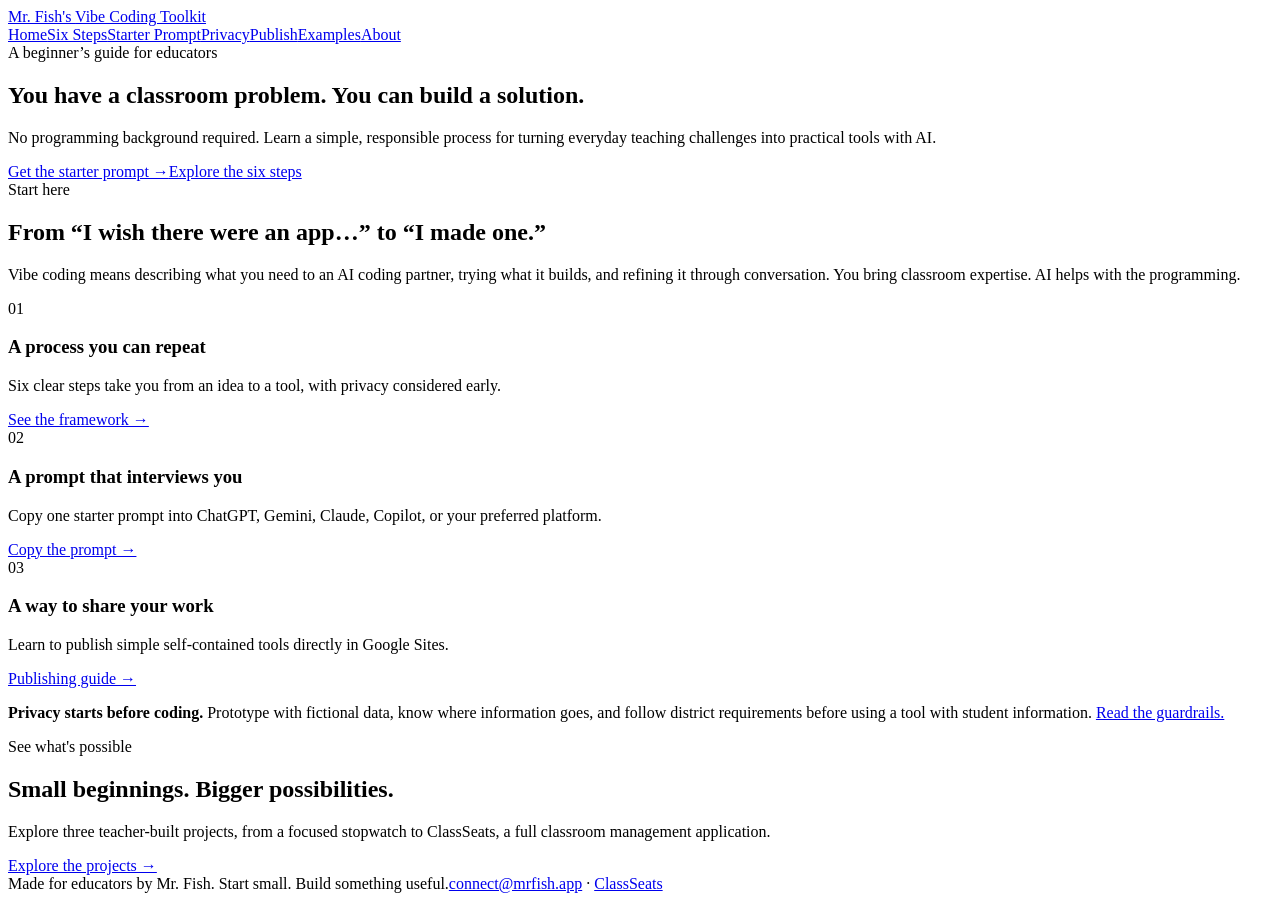
==== index.html @ afba71ca "Add index.html for conference toolkit" ====
<!doctype html><html lang="en"><head><meta charset="utf-8"><meta name="viewport" content="width=device-width, initial-scale=1"><meta name="theme-color" content="#6741b8"><meta name="description" content="A beginner-friendly vibe coding toolkit for educators: privacy, prompts, building and publishing custom classroom tools."><title>Welcome | Mr. Fish's Vibe Coding Toolkit</title><link rel="stylesheet" href="assets/style.css"><script src="assets/site.js" defer></script></head><body><header><div class="nav"><a class="brand" href="index.html">Mr. Fish's <span>Vibe Coding Toolkit</span></a><nav aria-label="Main navigation"><a href="index.html" aria-current="page">Home</a><a href="framework.html">Six Steps</a><a href="prompt.html">Starter Prompt</a><a href="privacy.html">Privacy</a><a href="publish.html">Publish</a><a href="examples.html">Examples</a><a href="about.html">About</a></nav></div></header><main><section class="hero"><div class="eyebrow">A beginner’s guide for educators</div><h1>You have a classroom problem. You can build a solution.</h1><p>No programming background required. Learn a simple, responsible process for turning everyday teaching challenges into practical tools with AI.</p><div class="actions"><a class="btn light" href="prompt.html">Get the starter prompt →</a><a class="btn outline" href="framework.html">Explore the six steps</a></div></section><section class="section"><span class="eyebrow">Start here</span><h2>From “I wish there were an app…” to “I made one.”</h2><p class="intro">Vibe coding means describing what you need to an AI coding partner, trying what it builds, and refining it through conversation. You bring classroom expertise. AI helps with the programming.</p><div class="grid"><article class="card"><span class="step-num">01</span><h3>A process you can repeat</h3><p>Six clear steps take you from an idea to a tool, with privacy considered early.</p><a class="more" href="framework.html">See the framework →</a></article><article class="card"><span class="step-num">02</span><h3>A prompt that interviews you</h3><p>Copy one starter prompt into ChatGPT, Gemini, Claude, Copilot, or your preferred platform.</p><a class="more" href="prompt.html">Copy the prompt →</a></article><article class="card"><span class="step-num">03</span><h3>A way to share your work</h3><p>Learn to publish simple self-contained tools directly in Google Sites.</p><a class="more" href="publish.html">Publishing guide →</a></article></div></section><section class="section"><div class="callout"><p><strong>Privacy starts before coding.</strong> Prototype with fictional data, know where information goes, and follow district requirements before using a tool with student information. <a href="privacy.html">Read the guardrails.</a></p></div></section><section class="section"><span class="eyebrow">See what's possible</span><h2>Small beginnings. Bigger possibilities.</h2><p class="intro">Explore three teacher-built projects, from a focused stopwatch to ClassSeats, a full classroom management application.</p><a class="btn secondary" href="examples.html">Explore the projects →</a></section></main><footer class="footer"><div class="footer-inner"><span>Made for educators by Mr. Fish. Start small. Build something useful.</span><span><a href="mailto:connect@mrfish.app">connect@mrfish.app</a> · <a href="https://classseats.com">ClassSeats</a></span></div></footer></body></html>
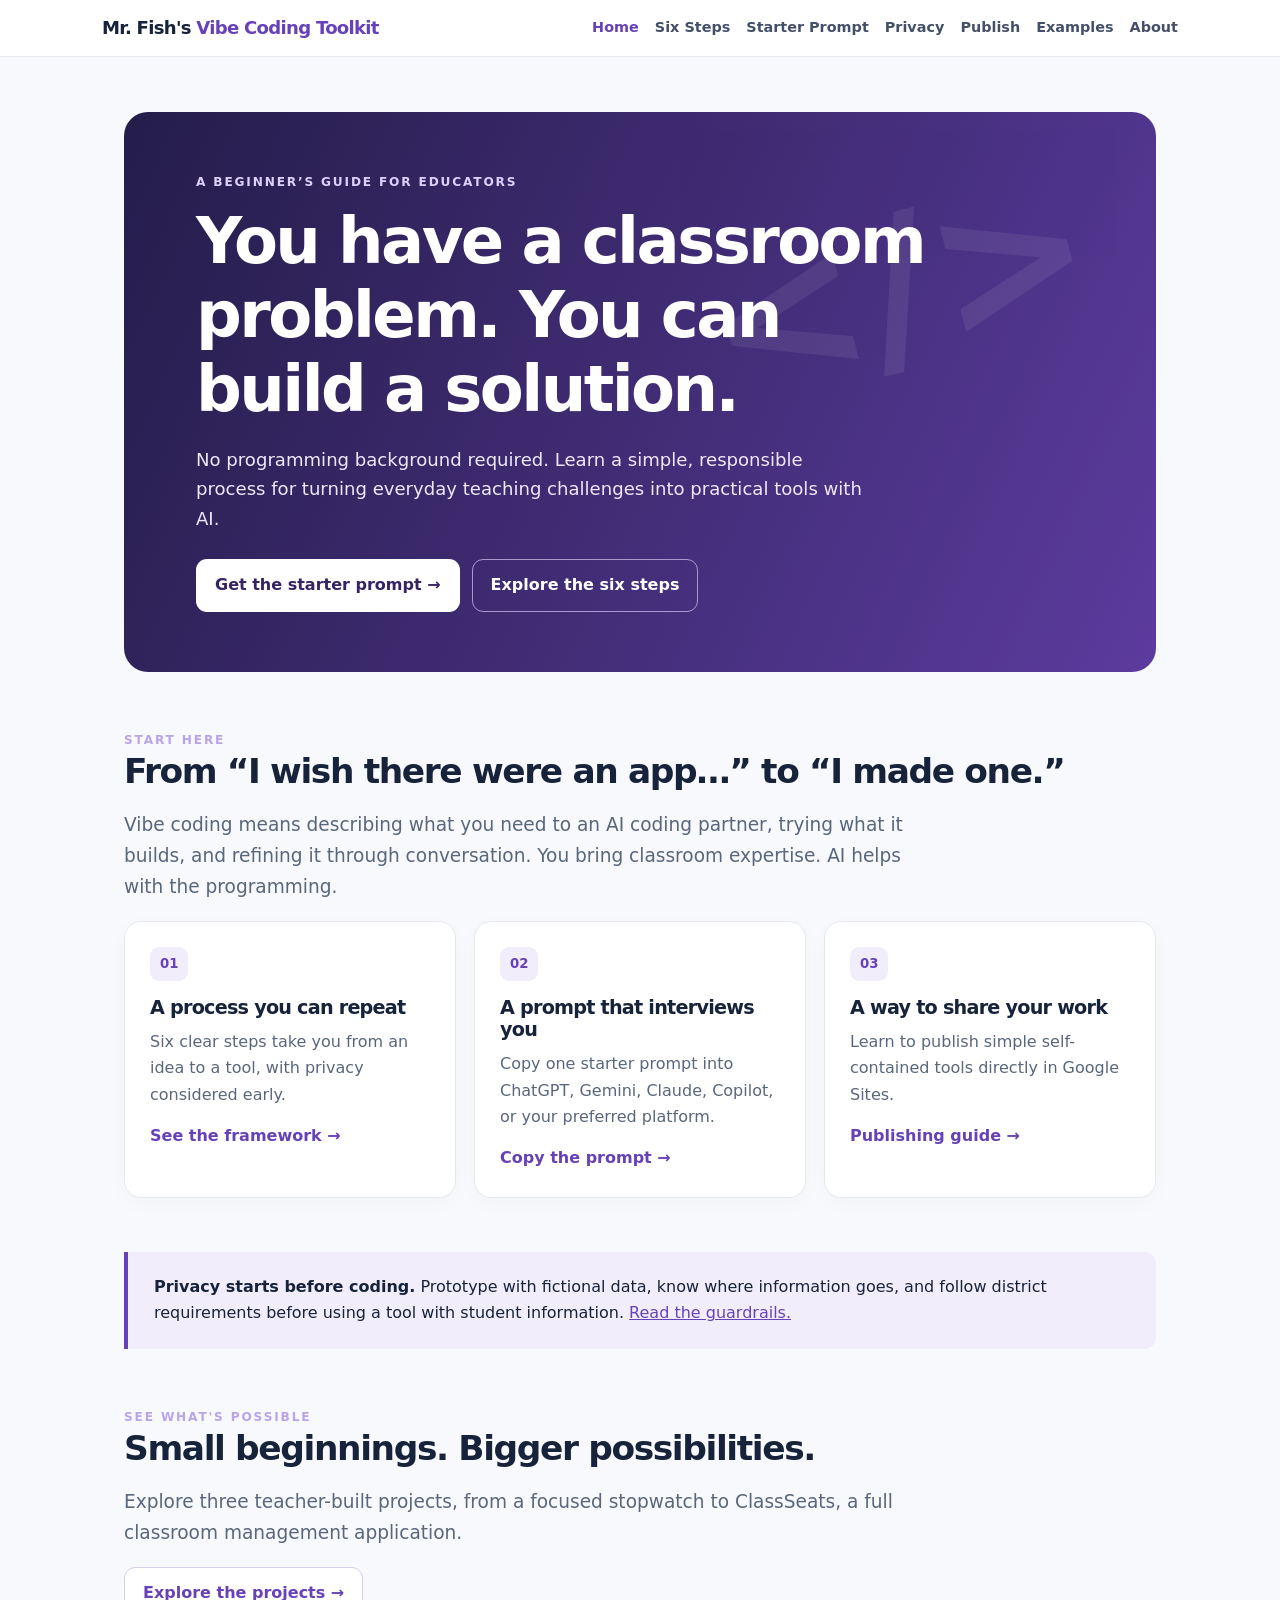
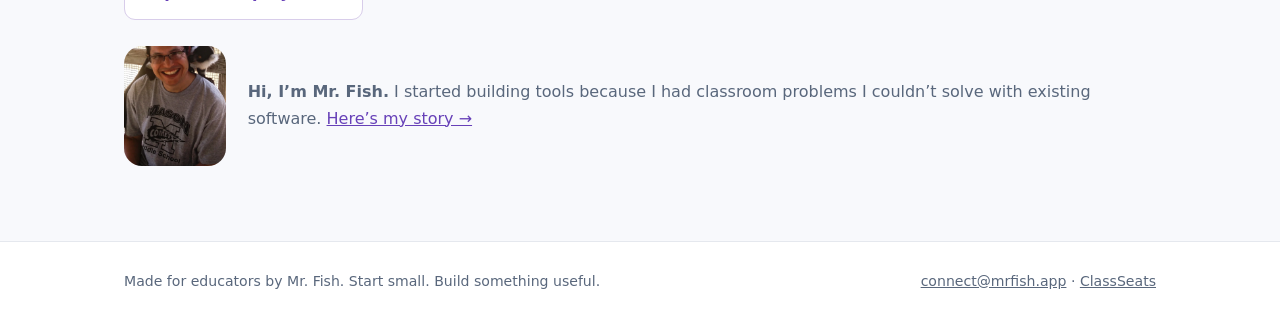
==== commit 5b03c9c0: "Add Mr. Fish photo, project screenshots, and illustrated Google Sites tutorial" ====
--- a/index.html
+++ b/index.html
@@ -1 +1 @@
-<!doctype html><html lang="en"><head><meta charset="utf-8"><meta name="viewport" content="width=device-width, initial-scale=1"><meta name="theme-color" content="#6741b8"><meta name="description" content="A beginner-friendly vibe coding toolkit for educators: privacy, prompts, building and publishing custom classroom tools."><title>Welcome | Mr. Fish's Vibe Coding Toolkit</title><link rel="stylesheet" href="assets/style.css"><script src="assets/site.js" defer></script></head><body><header><div class="nav"><a class="brand" href="index.html">Mr. Fish's <span>Vibe Coding Toolkit</span></a><nav aria-label="Main navigation"><a href="index.html" aria-current="page">Home</a><a href="framework.html">Six Steps</a><a href="prompt.html">Starter Prompt</a><a href="privacy.html">Privacy</a><a href="publish.html">Publish</a><a href="examples.html">Examples</a><a href="about.html">About</a></nav></div></header><main><section class="hero"><div class="eyebrow">A beginner’s guide for educators</div><h1>You have a classroom problem. You can build a solution.</h1><p>No programming background required. Learn a simple, responsible process for turning everyday teaching challenges into practical tools with AI.</p><div class="actions"><a class="btn light" href="prompt.html">Get the starter prompt →</a><a class="btn outline" href="framework.html">Explore the six steps</a></div></section><section class="section"><span class="eyebrow">Start here</span><h2>From “I wish there were an app…” to “I made one.”</h2><p class="intro">Vibe coding means describing what you need to an AI coding partner, trying what it builds, and refining it through conversation. You bring classroom expertise. AI helps with the programming.</p><div class="grid"><article class="card"><span class="step-num">01</span><h3>A process you can repeat</h3><p>Six clear steps take you from an idea to a tool, with privacy considered early.</p><a class="more" href="framework.html">See the framework →</a></article><article class="card"><span class="step-num">02</span><h3>A prompt that interviews you</h3><p>Copy one starter prompt into ChatGPT, Gemini, Claude, Copilot, or your preferred platform.</p><a class="more" href="prompt.html">Copy the prompt →</a></article><article class="card"><span class="step-num">03</span><h3>A way to share your work</h3><p>Learn to publish simple self-contained tools directly in Google Sites.</p><a class="more" href="publish.html">Publishing guide →</a></article></div></section><section class="section"><div class="callout"><p><strong>Privacy starts before coding.</strong> Prototype with fictional data, know where information goes, and follow district requirements before using a tool with student information. <a href="privacy.html">Read the guardrails.</a></p></div></section><section class="section"><span class="eyebrow">See what's possible</span><h2>Small beginnings. Bigger possibilities.</h2><p class="intro">Explore three teacher-built projects, from a focused stopwatch to ClassSeats, a full classroom management application.</p><a class="btn secondary" href="examples.html">Explore the projects →</a></section></main><footer class="footer"><div class="footer-inner"><span>Made for educators by Mr. Fish. Start small. Build something useful.</span><span><a href="mailto:connect@mrfish.app">connect@mrfish.app</a> · <a href="https://classseats.com">ClassSeats</a></span></div></footer></body></html>+<!doctype html><html lang="en"><head><meta charset="utf-8"><meta name="viewport" content="width=device-width, initial-scale=1"><meta name="theme-color" content="#6741b8"><meta name="description" content="A beginner-friendly vibe coding toolkit for educators: privacy, prompts, building and publishing custom classroom tools."><title>Welcome | Mr. Fish's Vibe Coding Toolkit</title><link rel="stylesheet" href="assets/style.css"><script src="assets/site.js" defer></script></head><body><header><div class="nav"><a class="brand" href="index.html">Mr. Fish's <span>Vibe Coding Toolkit</span></a><nav aria-label="Main navigation"><a href="index.html" aria-current="page">Home</a><a href="framework.html">Six Steps</a><a href="prompt.html">Starter Prompt</a><a href="privacy.html">Privacy</a><a href="publish.html">Publish</a><a href="examples.html">Examples</a><a href="about.html">About</a></nav></div></header><main><section class="hero"><div class="eyebrow">A beginner’s guide for educators</div><h1>You have a classroom problem. You can build a solution.</h1><p>No programming background required. Learn a simple, responsible process for turning everyday teaching challenges into practical tools with AI.</p><div class="actions"><a class="btn light" href="prompt.html">Get the starter prompt →</a><a class="btn outline" href="framework.html">Explore the six steps</a></div></section><section class="section"><span class="eyebrow">Start here</span><h2>From “I wish there were an app…” to “I made one.”</h2><p class="intro">Vibe coding means describing what you need to an AI coding partner, trying what it builds, and refining it through conversation. You bring classroom expertise. AI helps with the programming.</p><div class="grid"><article class="card"><span class="step-num">01</span><h3>A process you can repeat</h3><p>Six clear steps take you from an idea to a tool, with privacy considered early.</p><a class="more" href="framework.html">See the framework →</a></article><article class="card"><span class="step-num">02</span><h3>A prompt that interviews you</h3><p>Copy one starter prompt into ChatGPT, Gemini, Claude, Copilot, or your preferred platform.</p><a class="more" href="prompt.html">Copy the prompt →</a></article><article class="card"><span class="step-num">03</span><h3>A way to share your work</h3><p>Learn to publish simple self-contained tools directly in Google Sites.</p><a class="more" href="publish.html">Publishing guide →</a></article></div></section><section class="section"><div class="callout"><p><strong>Privacy starts before coding.</strong> Prototype with fictional data, know where information goes, and follow district requirements before using a tool with student information. <a href="privacy.html">Read the guardrails.</a></p></div></section><section class="section"><span class="eyebrow">See what's possible</span><h2>Small beginnings. Bigger possibilities.</h2><p class="intro">Explore three teacher-built projects, from a focused stopwatch to ClassSeats, a full classroom management application.</p><a class="btn secondary" href="examples.html">Explore the projects →</a><div class="home-photo"><img src="assets/images/mr-fish-lemur.webp" alt="Mr. Fish with a lemur" width="120" height="120" loading="lazy"><p><strong>Hi, I’m Mr. Fish.</strong> I started building tools because I had classroom problems I couldn’t solve with existing software. <a href="about.html">Here’s my story →</a></p></div></section></main><footer class="footer"><div class="footer-inner"><span>Made for educators by Mr. Fish. Start small. Build something useful.</span><span><a href="mailto:connect@mrfish.app">connect@mrfish.app</a> · <a href="https://classseats.com">ClassSeats</a></span></div></footer></body></html>
--- a/assets/style.css
+++ b/assets/style.css
@@ -0,0 +1,4 @@
+:root{--ink:#17233b;--muted:#59677c;--purple:#6741b8;--purple-light:#f1edfa;--line:#e5e8ee;--bg:#f8f9fc;--white:#fff;--green:#166e59}*{box-sizing:border-box}html{scroll-behavior:smooth}body{margin:0;background:var(--bg);color:var(--ink);font:16px/1.65 system-ui,-apple-system,BlinkMacSystemFont,"Segoe UI",sans-serif}a{color:var(--purple)}a:hover{text-decoration-thickness:2px}header{background:#fff;border-bottom:1px solid var(--line);position:sticky;top:0;z-index:10}.nav{max-width:1120px;margin:auto;padding:13px 22px;display:flex;align-items:center;justify-content:space-between;gap:18px}.brand{font-weight:800;letter-spacing:-.04em;color:var(--ink);text-decoration:none;font-size:1.13rem}.brand span{color:var(--purple)}nav{display:flex;gap:16px;flex-wrap:wrap}nav a{color:#44506a;text-decoration:none;font-size:.9rem;font-weight:600}nav a[aria-current=page]{color:var(--purple)}main{max-width:1080px;margin:0 auto;padding:55px 24px 75px}.hero{background:linear-gradient(115deg,#241d4a,#5c3b9e);border-radius:24px;color:#fff;padding:60px clamp(26px,6vw,72px);position:relative;overflow:hidden}.hero:after{content:'</>';position:absolute;right:6%;top:3%;font-size:12rem;opacity:.07;font-weight:900;transform:rotate(-14deg)}.eyebrow{text-transform:uppercase;letter-spacing:.15em;font-size:.76rem;font-weight:800;color:#baa4e9}.hero .eyebrow{color:#ded0fc}h1,h2,h3{line-height:1.16;letter-spacing:-.04em}h1{font-size:clamp(2.3rem,5vw,4.35rem);margin:12px 0 16px;max-width:740px}h2{font-size:clamp(1.6rem,3vw,2.15rem);margin:0 0 14px}h3{font-size:1.2rem;margin:0 0 10px}.hero p{color:#eee8fa;font-size:1.13rem;max-width:680px}.actions{display:flex;gap:12px;flex-wrap:wrap;margin-top:25px}.btn{display:inline-flex;align-items:center;justify-content:center;gap:8px;border:1px solid transparent;border-radius:11px;background:var(--purple);color:#fff;text-decoration:none;font-weight:700;padding:12px 18px;cursor:pointer;font:inherit;font-weight:700}.btn:hover{background:#512e9c}.btn.light{background:#fff;color:#352363}.btn.outline{background:transparent;border-color:#a89acd;color:#fff}.btn.secondary{background:#fff;color:var(--purple);border-color:#d8cdea}.section{margin-top:54px}.intro{font-size:1.16rem;color:var(--muted);max-width:780px}.grid{display:grid;grid-template-columns:repeat(3,minmax(0,1fr));gap:18px}.grid.two{grid-template-columns:repeat(2,minmax(0,1fr))}.card{background:#fff;border:1px solid var(--line);padding:25px;border-radius:17px;box-shadow:0 6px 22px rgba(28,35,70,.025)}.card p{margin:8px 0 0;color:var(--muted)}.card a.more{font-weight:700;display:inline-block;margin-top:15px;text-decoration:none}.step-num{display:inline-flex;align-items:center;justify-content:center;background:var(--purple-light);color:var(--purple);border-radius:9px;padding:6px 10px;font-size:.83rem;font-weight:800;margin-bottom:16px}.page-head{max-width:820px;margin-bottom:35px}.page-head h1{color:var(--ink);font-size:clamp(2.3rem,5vw,3.8rem)}.page-head p{font-size:1.12rem;color:var(--muted)}.callout{padding:22px 26px;border-left:4px solid var(--purple);background:var(--purple-light);border-radius:0 12px 12px 0;margin:27px 0}.callout p{margin:0}.prose{max-width:790px}.prose h2{margin-top:42px}.prose li{margin:9px 0}.checklist{list-style:none;padding:0}.checklist li{padding:13px 0 13px 32px;position:relative;border-bottom:1px solid var(--line)}.checklist li:before{content:'✓';position:absolute;left:0;color:var(--green);font-weight:900}.prompt{white-space:pre-wrap;overflow-wrap:anywhere;background:#fff;border:1px solid var(--line);border-radius:16px;padding:25px;font:14px/1.65 ui-monospace,SFMono-Regular,Consolas,monospace;max-height:650px;overflow:auto}.prompt-tools{display:flex;align-items:center;justify-content:space-between;gap:12px;flex-wrap:wrap;margin:22px 0 12px}.notice{font-size:.86rem;color:var(--muted)}.resource{display:flex;align-items:flex-start;gap:18px}.resource-icon{background:var(--purple-light);border-radius:12px;padding:13px;font-size:1.5rem}.pill{display:inline-block;background:var(--purple-light);border-radius:100px;color:#573795;padding:4px 12px;font-size:.75rem;font-weight:800;letter-spacing:.04em}.placeholder{border:2px dashed #c8c3dc;border-radius:14px;background:#f5f3fa;padding:24px;color:#5d5471;text-align:center}.footer{background:white;border-top:1px solid var(--line)}.footer-inner{max-width:1080px;margin:auto;padding:28px 24px;color:var(--muted);font-size:.88rem;display:flex;justify-content:space-between;gap:12px;flex-wrap:wrap}.footer a{color:var(--muted)}@media(max-width:780px){.nav{align-items:flex-start;flex-direction:column}nav{gap:10px 15px}main{padding-top:28px}.hero{padding:38px 24px}.hero:after{font-size:8rem;top:22%}.grid,.grid.two{grid-template-columns:1fr}.resource{flex-direction:column}.card{padding:21px}}@media(prefers-reduced-motion:reduce){html{scroll-behavior:auto}}
+
+/* Project images and visual publishing walkthrough */
+.project-shot{width:100%;height:185px;object-fit:cover;object-position:top center;border:1px solid var(--line);border-radius:12px;margin:0 0 20px;background:#f1eef8}.project-shot.stopwatch{object-fit:contain;background:#f7f7f9}.profile-photo{width:100%;border-radius:20px;display:block;object-fit:cover;box-shadow:0 14px 45px rgba(27,20,65,.13)}.tutorial-step{display:grid;grid-template-columns:minmax(0,1fr) minmax(190px,1.1fr);gap:20px;align-items:center;background:#fff;border:1px solid var(--line);border-radius:16px;padding:23px;margin:16px 0}.tutorial-step p{color:var(--muted);margin:8px 0}.tutorial-step h3{margin:5px 0}.tutorial-step img{max-width:100%;max-height:310px;width:auto;height:auto;border:1px solid #e1e4ea;border-radius:9px;object-fit:contain;object-position:left center;background:#fff}.tutorial-step .shot-row{display:flex;align-items:start;gap:10px;flex-wrap:wrap}.tutorial-step .shot-row img{max-width:min(100%,330px)}.home-photo{display:flex;align-items:center;gap:22px;margin-top:26px}.home-photo img{width:120px;height:120px;object-fit:cover;border-radius:18px}.home-photo p{color:var(--muted);margin:0}.page-head+.guide-note{margin-bottom:32px}.tutorial-step .step-num{margin:0 0 10px}@media(max-width:720px){.tutorial-step{grid-template-columns:1fr}.home-photo{align-items:flex-start}.home-photo img{width:85px;height:85px}}
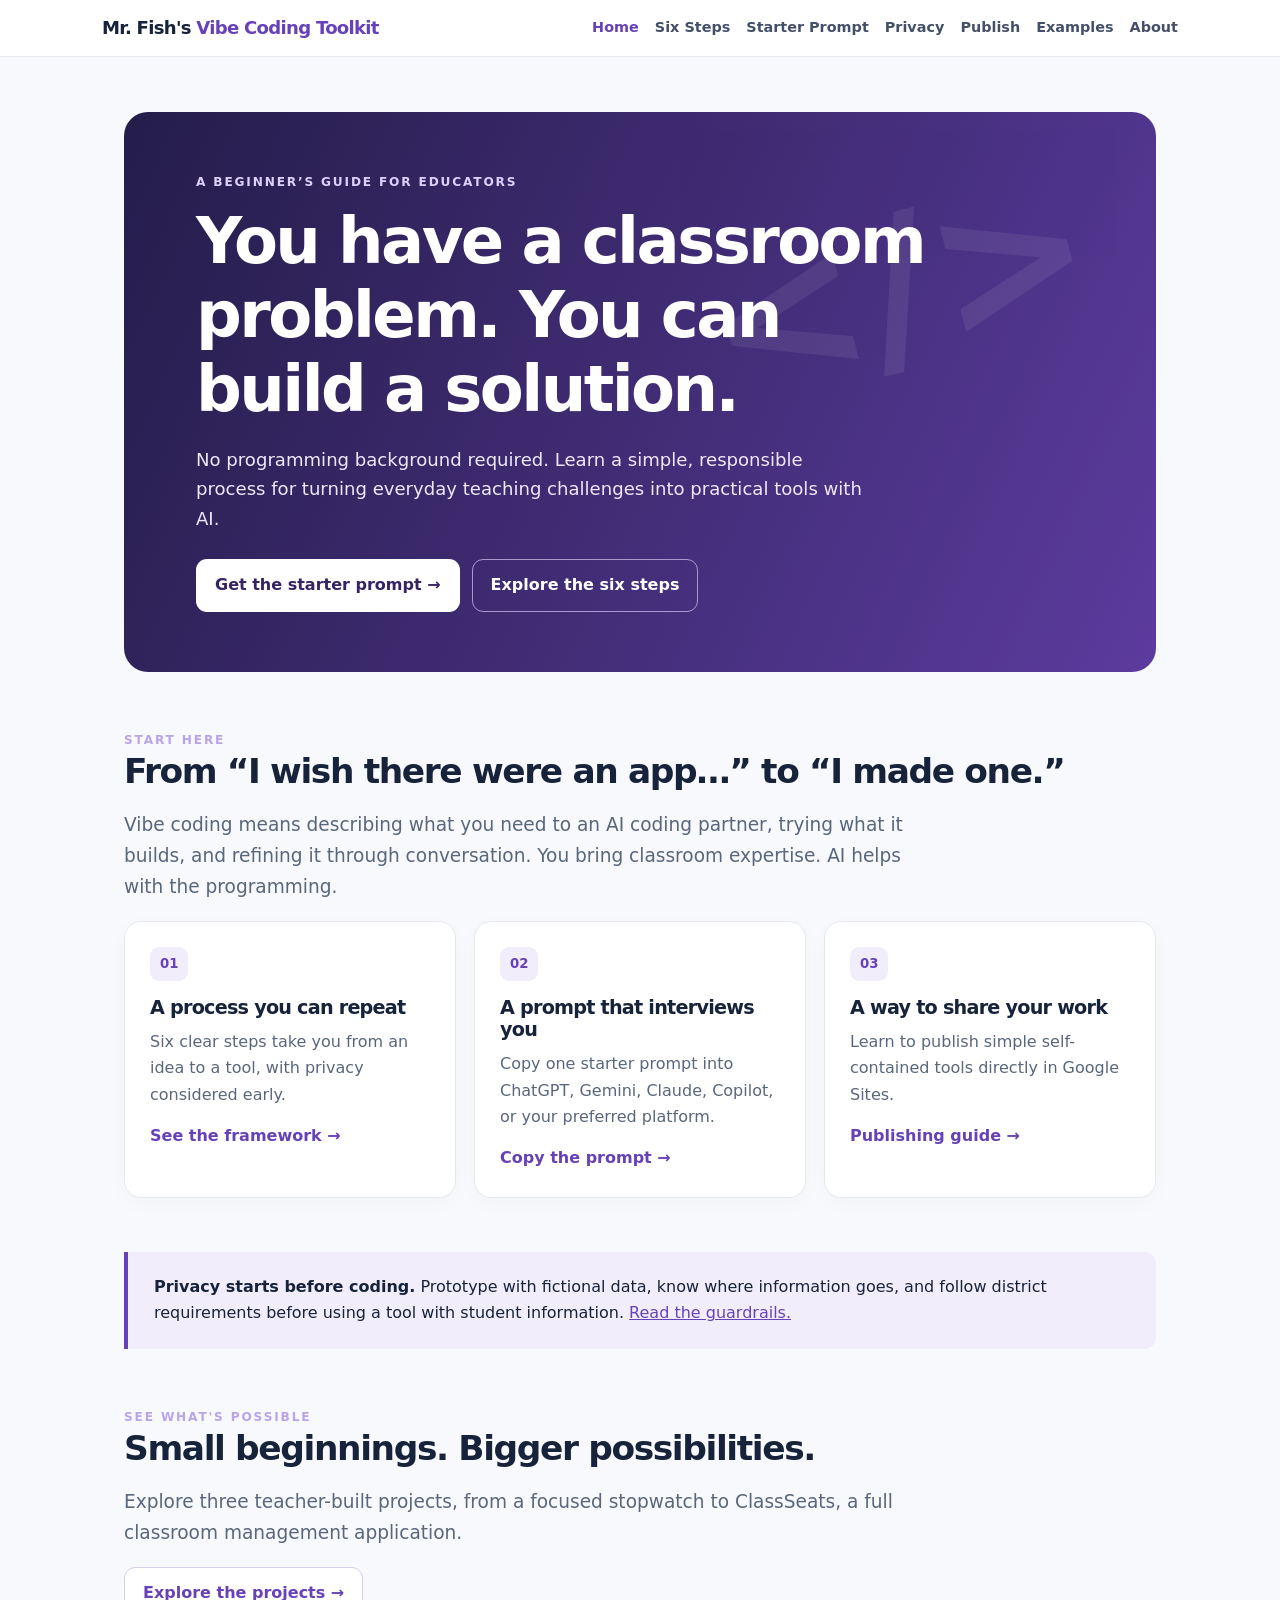
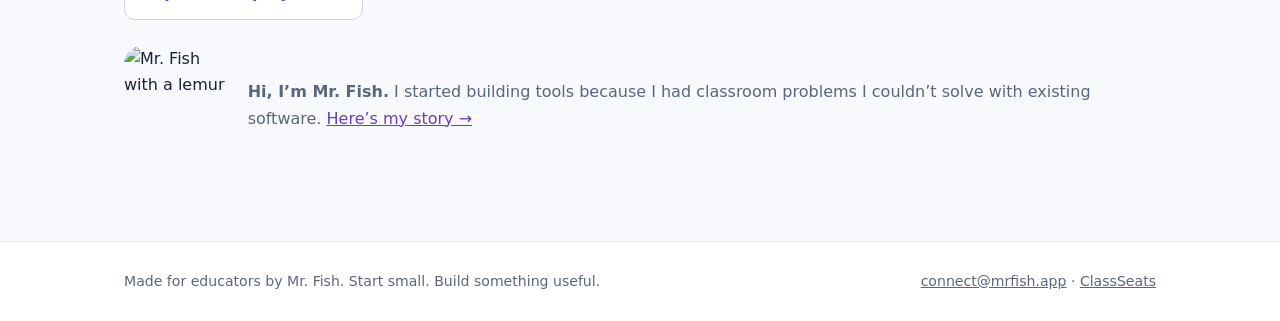
==== commit 02f6c987: "Use dedicated homepage portrait crop" ====
--- a/index.html
+++ b/index.html
@@ -1 +1 @@
-<!doctype html><html lang="en"><head><meta charset="utf-8"><meta name="viewport" content="width=device-width, initial-scale=1"><meta name="theme-color" content="#6741b8"><meta name="description" content="A beginner-friendly vibe coding toolkit for educators: privacy, prompts, building and publishing custom classroom tools."><title>Welcome | Mr. Fish's Vibe Coding Toolkit</title><link rel="stylesheet" href="assets/style.css"><script src="assets/site.js" defer></script></head><body><header><div class="nav"><a class="brand" href="index.html">Mr. Fish's <span>Vibe Coding Toolkit</span></a><nav aria-label="Main navigation"><a href="index.html" aria-current="page">Home</a><a href="framework.html">Six Steps</a><a href="prompt.html">Starter Prompt</a><a href="privacy.html">Privacy</a><a href="publish.html">Publish</a><a href="examples.html">Examples</a><a href="about.html">About</a></nav></div></header><main><section class="hero"><div class="eyebrow">A beginner’s guide for educators</div><h1>You have a classroom problem. You can build a solution.</h1><p>No programming background required. Learn a simple, responsible process for turning everyday teaching challenges into practical tools with AI.</p><div class="actions"><a class="btn light" href="prompt.html">Get the starter prompt →</a><a class="btn outline" href="framework.html">Explore the six steps</a></div></section><section class="section"><span class="eyebrow">Start here</span><h2>From “I wish there were an app…” to “I made one.”</h2><p class="intro">Vibe coding means describing what you need to an AI coding partner, trying what it builds, and refining it through conversation. You bring classroom expertise. AI helps with the programming.</p><div class="grid"><article class="card"><span class="step-num">01</span><h3>A process you can repeat</h3><p>Six clear steps take you from an idea to a tool, with privacy considered early.</p><a class="more" href="framework.html">See the framework →</a></article><article class="card"><span class="step-num">02</span><h3>A prompt that interviews you</h3><p>Copy one starter prompt into ChatGPT, Gemini, Claude, Copilot, or your preferred platform.</p><a class="more" href="prompt.html">Copy the prompt →</a></article><article class="card"><span class="step-num">03</span><h3>A way to share your work</h3><p>Learn to publish simple self-contained tools directly in Google Sites.</p><a class="more" href="publish.html">Publishing guide →</a></article></div></section><section class="section"><div class="callout"><p><strong>Privacy starts before coding.</strong> Prototype with fictional data, know where information goes, and follow district requirements before using a tool with student information. <a href="privacy.html">Read the guardrails.</a></p></div></section><section class="section"><span class="eyebrow">See what's possible</span><h2>Small beginnings. Bigger possibilities.</h2><p class="intro">Explore three teacher-built projects, from a focused stopwatch to ClassSeats, a full classroom management application.</p><a class="btn secondary" href="examples.html">Explore the projects →</a><div class="home-photo"><img src="assets/images/mr-fish-lemur.webp" alt="Mr. Fish with a lemur" width="120" height="120" loading="lazy"><p><strong>Hi, I’m Mr. Fish.</strong> I started building tools because I had classroom problems I couldn’t solve with existing software. <a href="about.html">Here’s my story →</a></p></div></section></main><footer class="footer"><div class="footer-inner"><span>Made for educators by Mr. Fish. Start small. Build something useful.</span><span><a href="mailto:connect@mrfish.app">connect@mrfish.app</a> · <a href="https://classseats.com">ClassSeats</a></span></div></footer></body></html>+<!doctype html><html lang="en"><head><meta charset="utf-8"><meta name="viewport" content="width=device-width, initial-scale=1"><meta name="theme-color" content="#6741b8"><meta name="description" content="A beginner-friendly vibe coding toolkit for educators: privacy, prompts, building and publishing custom classroom tools."><title>Welcome | Mr. Fish's Vibe Coding Toolkit</title><link rel="stylesheet" href="assets/style.css"><script src="assets/site.js" defer></script></head><body><header><div class="nav"><a class="brand" href="index.html">Mr. Fish's <span>Vibe Coding Toolkit</span></a><nav aria-label="Main navigation"><a href="index.html" aria-current="page">Home</a><a href="framework.html">Six Steps</a><a href="prompt.html">Starter Prompt</a><a href="privacy.html">Privacy</a><a href="publish.html">Publish</a><a href="examples.html">Examples</a><a href="about.html">About</a></nav></div></header><main><section class="hero"><div class="eyebrow">A beginner’s guide for educators</div><h1>You have a classroom problem. You can build a solution.</h1><p>No programming background required. Learn a simple, responsible process for turning everyday teaching challenges into practical tools with AI.</p><div class="actions"><a class="btn light" href="prompt.html">Get the starter prompt →</a><a class="btn outline" href="framework.html">Explore the six steps</a></div></section><section class="section"><span class="eyebrow">Start here</span><h2>From “I wish there were an app…” to “I made one.”</h2><p class="intro">Vibe coding means describing what you need to an AI coding partner, trying what it builds, and refining it through conversation. You bring classroom expertise. AI helps with the programming.</p><div class="grid"><article class="card"><span class="step-num">01</span><h3>A process you can repeat</h3><p>Six clear steps take you from an idea to a tool, with privacy considered early.</p><a class="more" href="framework.html">See the framework →</a></article><article class="card"><span class="step-num">02</span><h3>A prompt that interviews you</h3><p>Copy one starter prompt into ChatGPT, Gemini, Claude, Copilot, or your preferred platform.</p><a class="more" href="prompt.html">Copy the prompt →</a></article><article class="card"><span class="step-num">03</span><h3>A way to share your work</h3><p>Learn to publish simple self-contained tools directly in Google Sites.</p><a class="more" href="publish.html">Publishing guide →</a></article></div></section><section class="section"><div class="callout"><p><strong>Privacy starts before coding.</strong> Prototype with fictional data, know where information goes, and follow district requirements before using a tool with student information. <a href="privacy.html">Read the guardrails.</a></p></div></section><section class="section"><span class="eyebrow">See what's possible</span><h2>Small beginnings. Bigger possibilities.</h2><p class="intro">Explore three teacher-built projects, from a focused stopwatch to ClassSeats, a full classroom management application.</p><a class="btn secondary" href="examples.html">Explore the projects →</a><div class="home-photo"><img src="assets/images/mr-fish-home-crop.webp" data-full-src="assets/images/mr-fish-lemur.webp" alt="Mr. Fish with a lemur" width="120" height="120" loading="lazy"><p><strong>Hi, I’m Mr. Fish.</strong> I started building tools because I had classroom problems I couldn’t solve with existing software. <a href="about.html">Here’s my story →</a></p></div></section></main><footer class="footer"><div class="footer-inner"><span>Made for educators by Mr. Fish. Start small. Build something useful.</span><span><a href="mailto:connect@mrfish.app">connect@mrfish.app</a> · <a href="https://classseats.com">ClassSeats</a></span></div></footer></body></html>
--- a/assets/style.css
+++ b/assets/style.css
@@ -2,3 +2,13 @@
 
 /* Project images and visual publishing walkthrough */
 .project-shot{width:100%;height:185px;object-fit:cover;object-position:top center;border:1px solid var(--line);border-radius:12px;margin:0 0 20px;background:#f1eef8}.project-shot.stopwatch{object-fit:contain;background:#f7f7f9}.profile-photo{width:100%;border-radius:20px;display:block;object-fit:cover;box-shadow:0 14px 45px rgba(27,20,65,.13)}.tutorial-step{display:grid;grid-template-columns:minmax(0,1fr) minmax(190px,1.1fr);gap:20px;align-items:center;background:#fff;border:1px solid var(--line);border-radius:16px;padding:23px;margin:16px 0}.tutorial-step p{color:var(--muted);margin:8px 0}.tutorial-step h3{margin:5px 0}.tutorial-step img{max-width:100%;max-height:310px;width:auto;height:auto;border:1px solid #e1e4ea;border-radius:9px;object-fit:contain;object-position:left center;background:#fff}.tutorial-step .shot-row{display:flex;align-items:start;gap:10px;flex-wrap:wrap}.tutorial-step .shot-row img{max-width:min(100%,330px)}.home-photo{display:flex;align-items:center;gap:22px;margin-top:26px}.home-photo img{width:120px;height:120px;object-fit:cover;border-radius:18px}.home-photo p{color:var(--muted);margin:0}.page-head+.guide-note{margin-bottom:32px}.tutorial-step .step-num{margin:0 0 10px}@media(max-width:720px){.tutorial-step{grid-template-columns:1fr}.home-photo{align-items:flex-start}.home-photo img{width:85px;height:85px}}
+
+/* Image viewing and homepage thumbnail */
+.home-photo img{object-position:center 22%}
+img[data-expandable]{cursor:zoom-in}
+img[data-expandable]:focus-visible{outline:3px solid var(--purple);outline-offset:4px}
+.image-lightbox{position:fixed;inset:0;z-index:1000;display:flex;align-items:center;justify-content:center;padding:65px 24px 24px;background:rgba(10,15,28,.88);cursor:zoom-out}
+.image-lightbox[hidden]{display:none}
+.image-lightbox img{display:block;max-width:min(96vw,1500px);max-height:calc(100vh - 100px);width:auto;height:auto;object-fit:contain;box-shadow:0 14px 60px rgba(0,0,0,.35);cursor:default;border-radius:7px}
+.image-lightbox .lightbox-close{position:absolute;right:17px;top:14px;border:1px solid rgba(255,255,255,.42);background:#fff;color:#222;border-radius:50%;width:43px;height:43px;font-size:28px;line-height:1;cursor:pointer}
+@media(max-width:720px){.image-lightbox{padding:65px 12px 20px}}
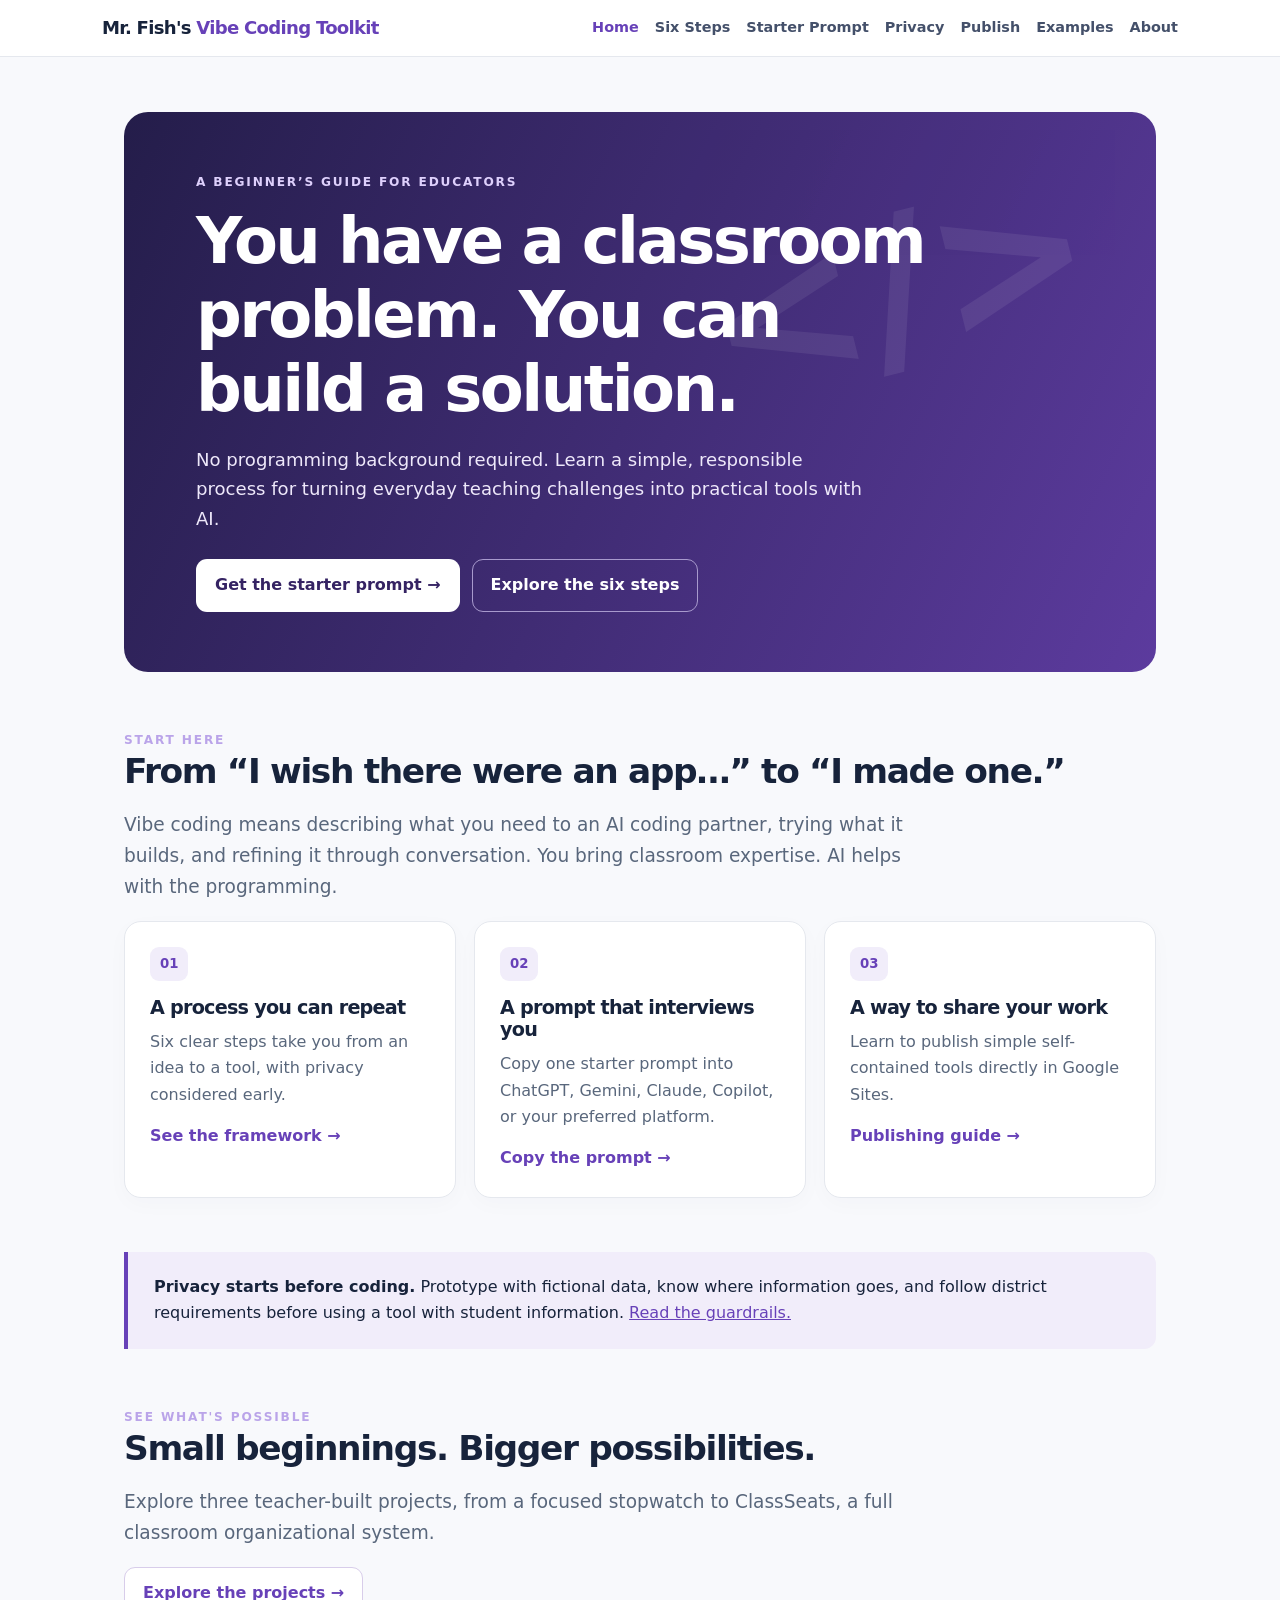
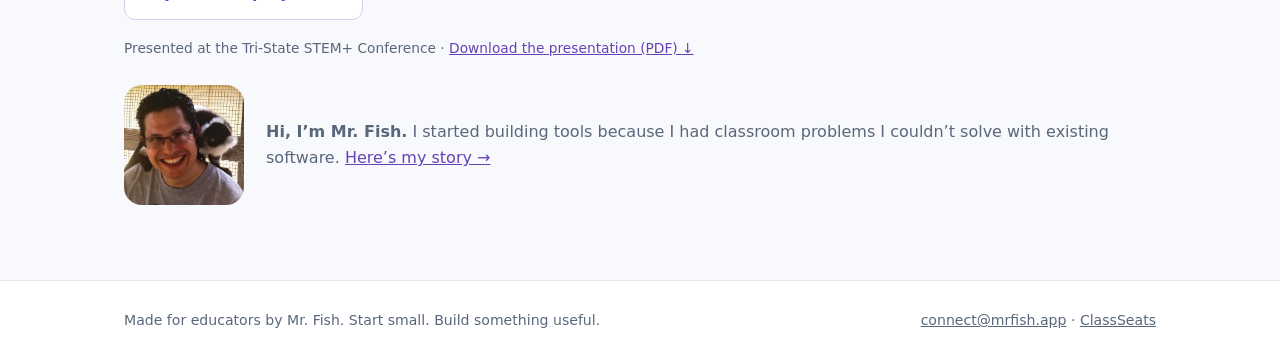
==== commit 17903bae: "Update ClassSeats terminology and link conference presentation" ====
--- a/index.html
+++ b/index.html
@@ -1 +1 @@
-<!doctype html><html lang="en"><head><meta charset="utf-8"><meta name="viewport" content="width=device-width, initial-scale=1"><meta name="theme-color" content="#6741b8"><meta name="description" content="A beginner-friendly vibe coding toolkit for educators: privacy, prompts, building and publishing custom classroom tools."><title>Welcome | Mr. Fish's Vibe Coding Toolkit</title><link rel="stylesheet" href="assets/style.css"><script src="assets/site.js" defer></script></head><body><header><div class="nav"><a class="brand" href="index.html">Mr. Fish's <span>Vibe Coding Toolkit</span></a><nav aria-label="Main navigation"><a href="index.html" aria-current="page">Home</a><a href="framework.html">Six Steps</a><a href="prompt.html">Starter Prompt</a><a href="privacy.html">Privacy</a><a href="publish.html">Publish</a><a href="examples.html">Examples</a><a href="about.html">About</a></nav></div></header><main><section class="hero"><div class="eyebrow">A beginner’s guide for educators</div><h1>You have a classroom problem. You can build a solution.</h1><p>No programming background required. Learn a simple, responsible process for turning everyday teaching challenges into practical tools with AI.</p><div class="actions"><a class="btn light" href="prompt.html">Get the starter prompt →</a><a class="btn outline" href="framework.html">Explore the six steps</a></div></section><section class="section"><span class="eyebrow">Start here</span><h2>From “I wish there were an app…” to “I made one.”</h2><p class="intro">Vibe coding means describing what you need to an AI coding partner, trying what it builds, and refining it through conversation. You bring classroom expertise. AI helps with the programming.</p><div class="grid"><article class="card"><span class="step-num">01</span><h3>A process you can repeat</h3><p>Six clear steps take you from an idea to a tool, with privacy considered early.</p><a class="more" href="framework.html">See the framework →</a></article><article class="card"><span class="step-num">02</span><h3>A prompt that interviews you</h3><p>Copy one starter prompt into ChatGPT, Gemini, Claude, Copilot, or your preferred platform.</p><a class="more" href="prompt.html">Copy the prompt →</a></article><article class="card"><span class="step-num">03</span><h3>A way to share your work</h3><p>Learn to publish simple self-contained tools directly in Google Sites.</p><a class="more" href="publish.html">Publishing guide →</a></article></div></section><section class="section"><div class="callout"><p><strong>Privacy starts before coding.</strong> Prototype with fictional data, know where information goes, and follow district requirements before using a tool with student information. <a href="privacy.html">Read the guardrails.</a></p></div></section><section class="section"><span class="eyebrow">See what's possible</span><h2>Small beginnings. Bigger possibilities.</h2><p class="intro">Explore three teacher-built projects, from a focused stopwatch to ClassSeats, a full classroom management application.</p><a class="btn secondary" href="examples.html">Explore the projects →</a><div class="home-photo"><img src="assets/images/mr-fish-home-crop.webp" data-full-src="assets/images/mr-fish-lemur.webp" alt="Mr. Fish with a lemur" width="120" height="120" loading="lazy"><p><strong>Hi, I’m Mr. Fish.</strong> I started building tools because I had classroom problems I couldn’t solve with existing software. <a href="about.html">Here’s my story →</a></p></div></section></main><footer class="footer"><div class="footer-inner"><span>Made for educators by Mr. Fish. Start small. Build something useful.</span><span><a href="mailto:connect@mrfish.app">connect@mrfish.app</a> · <a href="https://classseats.com">ClassSeats</a></span></div></footer></body></html>+<!doctype html><html lang="en"><head><meta charset="utf-8"><meta name="viewport" content="width=device-width, initial-scale=1"><meta name="theme-color" content="#6741b8"><meta name="description" content="A beginner-friendly vibe coding toolkit for educators: privacy, prompts, building and publishing custom classroom tools."><title>Welcome | Mr. Fish's Vibe Coding Toolkit</title><link rel="stylesheet" href="assets/style.css"><script src="assets/site.js" defer></script></head><body><header><div class="nav"><a class="brand" href="index.html">Mr. Fish's <span>Vibe Coding Toolkit</span></a><nav aria-label="Main navigation"><a href="index.html" aria-current="page">Home</a><a href="framework.html">Six Steps</a><a href="prompt.html">Starter Prompt</a><a href="privacy.html">Privacy</a><a href="publish.html">Publish</a><a href="examples.html">Examples</a><a href="about.html">About</a></nav></div></header><main><section class="hero"><div class="eyebrow">A beginner’s guide for educators</div><h1>You have a classroom problem. You can build a solution.</h1><p>No programming background required. Learn a simple, responsible process for turning everyday teaching challenges into practical tools with AI.</p><div class="actions"><a class="btn light" href="prompt.html">Get the starter prompt →</a><a class="btn outline" href="framework.html">Explore the six steps</a></div></section><section class="section"><span class="eyebrow">Start here</span><h2>From “I wish there were an app…” to “I made one.”</h2><p class="intro">Vibe coding means describing what you need to an AI coding partner, trying what it builds, and refining it through conversation. You bring classroom expertise. AI helps with the programming.</p><div class="grid"><article class="card"><span class="step-num">01</span><h3>A process you can repeat</h3><p>Six clear steps take you from an idea to a tool, with privacy considered early.</p><a class="more" href="framework.html">See the framework →</a></article><article class="card"><span class="step-num">02</span><h3>A prompt that interviews you</h3><p>Copy one starter prompt into ChatGPT, Gemini, Claude, Copilot, or your preferred platform.</p><a class="more" href="prompt.html">Copy the prompt →</a></article><article class="card"><span class="step-num">03</span><h3>A way to share your work</h3><p>Learn to publish simple self-contained tools directly in Google Sites.</p><a class="more" href="publish.html">Publishing guide →</a></article></div></section><section class="section"><div class="callout"><p><strong>Privacy starts before coding.</strong> Prototype with fictional data, know where information goes, and follow district requirements before using a tool with student information. <a href="privacy.html">Read the guardrails.</a></p></div></section><section class="section"><span class="eyebrow">See what's possible</span><h2>Small beginnings. Bigger possibilities.</h2><p class="intro">Explore three teacher-built projects, from a focused stopwatch to ClassSeats, a full classroom organizational system.</p><a class="btn secondary" href="examples.html">Explore the projects →</a><p class="notice" style="margin-top:17px">Presented at the Tri-State STEM+ Conference · <a href="assets/Building-Solutions-with-AI-Presentation.pdf" download>Download the presentation (PDF) ↓</a></p><div class="home-photo"><img src="assets/images/mr-fish-home-crop.webp" data-full-src="assets/images/mr-fish-lemur.webp" alt="Mr. Fish with a lemur" width="120" height="120" loading="lazy"><p><strong>Hi, I’m Mr. Fish.</strong> I started building tools because I had classroom problems I couldn’t solve with existing software. <a href="about.html">Here’s my story →</a></p></div></section></main><footer class="footer"><div class="footer-inner"><span>Made for educators by Mr. Fish. Start small. Build something useful.</span><span><a href="mailto:connect@mrfish.app">connect@mrfish.app</a> · <a href="https://classseats.com">ClassSeats</a></span></div></footer></body></html>
--- a/assets/style.css
+++ b/assets/style.css
@@ -12,3 +12,8 @@
 .image-lightbox img{display:block;max-width:min(96vw,1500px);max-height:calc(100vh - 100px);width:auto;height:auto;object-fit:contain;box-shadow:0 14px 60px rgba(0,0,0,.35);cursor:default;border-radius:7px}
 .image-lightbox .lightbox-close{position:absolute;right:17px;top:14px;border:1px solid rgba(255,255,255,.42);background:#fff;color:#222;border-radius:50%;width:43px;height:43px;font-size:28px;line-height:1;cursor:pointer}
 @media(max-width:720px){.image-lightbox{padding:65px 12px 20px}}
+
+/* Larger, properly fitted image previews */
+.home-photo img{object-position:center center}
+.image-lightbox img{width:min(92vw,1080px);height:calc(100dvh - 110px);max-width:none;max-height:none;object-fit:contain;box-shadow:none;border-radius:4px}
+@media(max-width:720px){.image-lightbox img{width:96vw;height:calc(100dvh - 104px)}}
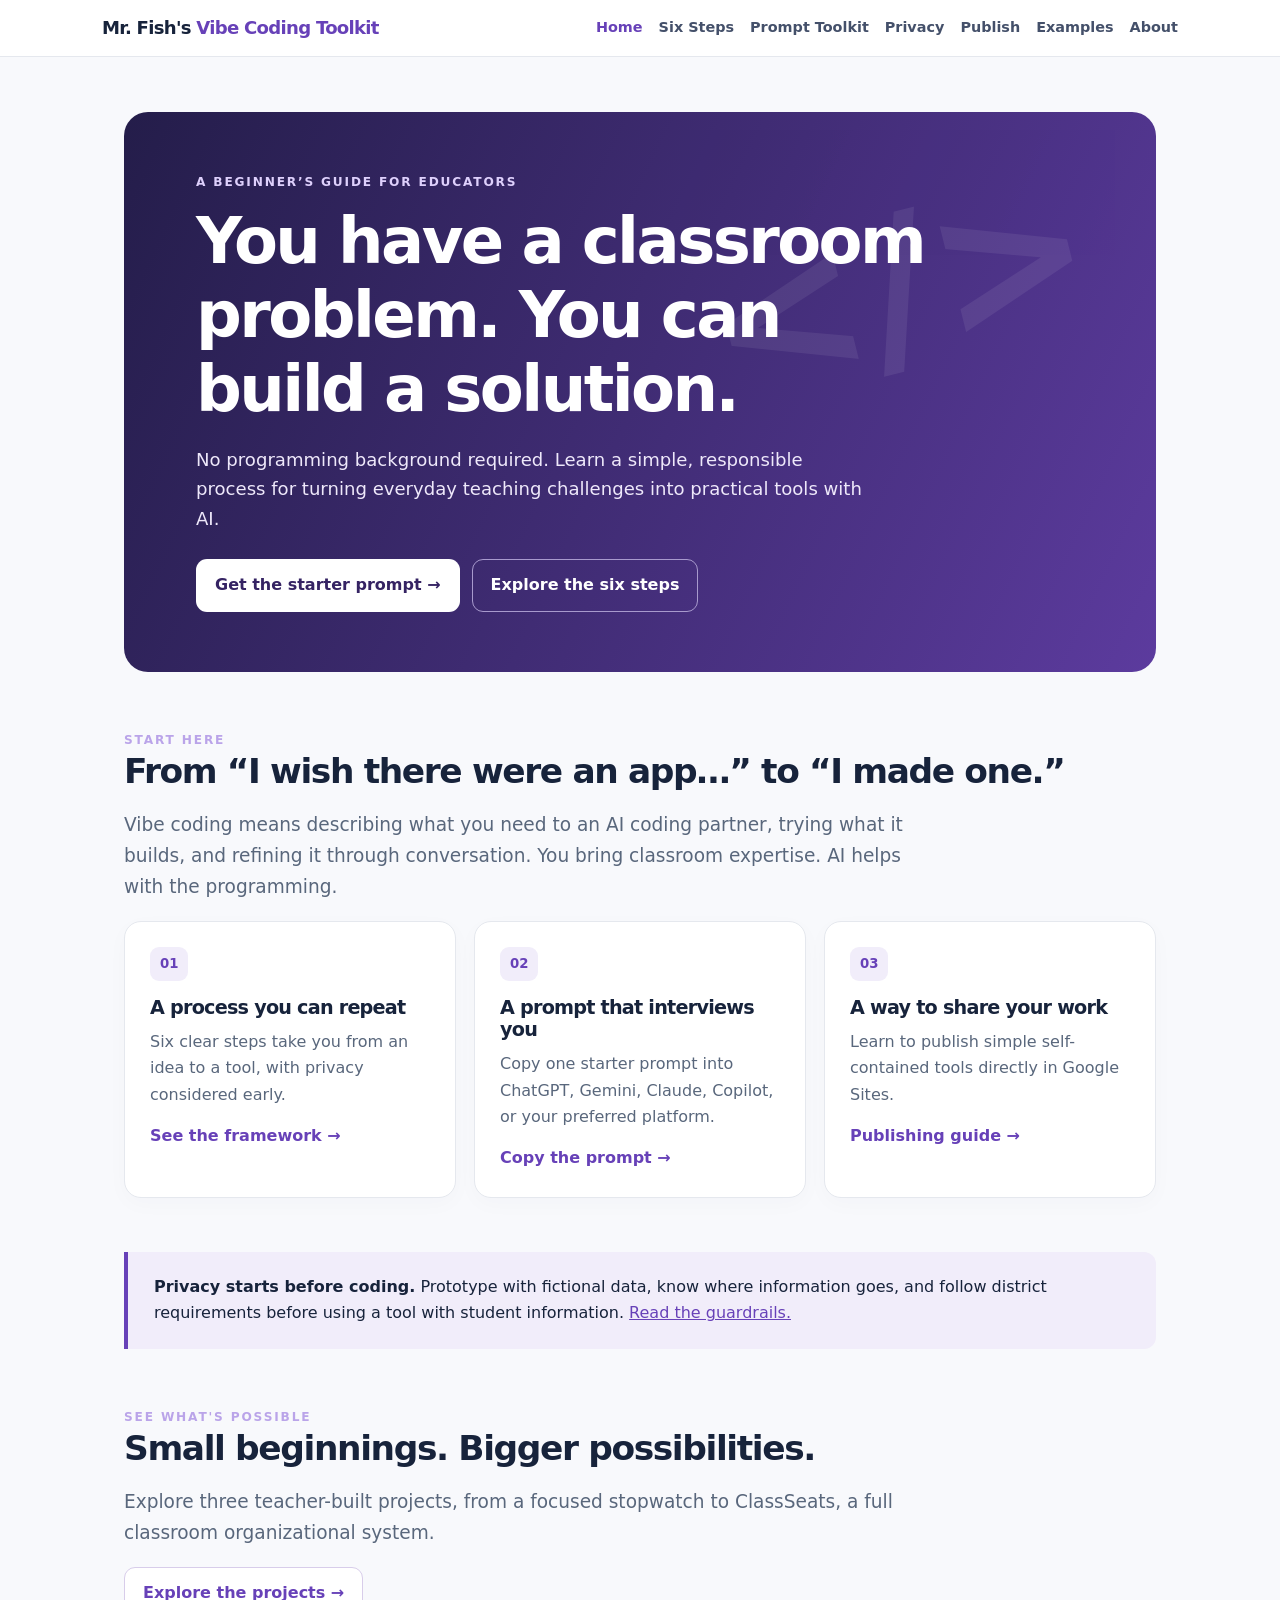
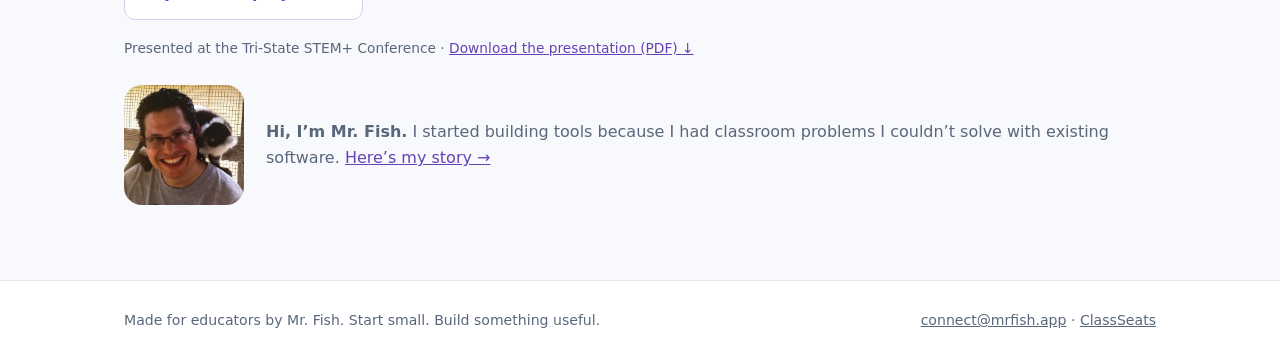
==== commit f845689c: "Rename Starter Prompt navigation to Prompt Toolkit" ====
--- a/index.html
+++ b/index.html
@@ -1 +1 @@
-<!doctype html><html lang="en"><head><meta charset="utf-8"><meta name="viewport" content="width=device-width, initial-scale=1"><meta name="theme-color" content="#6741b8"><meta name="description" content="A beginner-friendly vibe coding toolkit for educators: privacy, prompts, building and publishing custom classroom tools."><title>Welcome | Mr. Fish's Vibe Coding Toolkit</title><link rel="stylesheet" href="assets/style.css"><script src="assets/site.js" defer></script></head><body><header><div class="nav"><a class="brand" href="index.html">Mr. Fish's <span>Vibe Coding Toolkit</span></a><nav aria-label="Main navigation"><a href="index.html" aria-current="page">Home</a><a href="framework.html">Six Steps</a><a href="prompt.html">Starter Prompt</a><a href="privacy.html">Privacy</a><a href="publish.html">Publish</a><a href="examples.html">Examples</a><a href="about.html">About</a></nav></div></header><main><section class="hero"><div class="eyebrow">A beginner’s guide for educators</div><h1>You have a classroom problem. You can build a solution.</h1><p>No programming background required. Learn a simple, responsible process for turning everyday teaching challenges into practical tools with AI.</p><div class="actions"><a class="btn light" href="prompt.html">Get the starter prompt →</a><a class="btn outline" href="framework.html">Explore the six steps</a></div></section><section class="section"><span class="eyebrow">Start here</span><h2>From “I wish there were an app…” to “I made one.”</h2><p class="intro">Vibe coding means describing what you need to an AI coding partner, trying what it builds, and refining it through conversation. You bring classroom expertise. AI helps with the programming.</p><div class="grid"><article class="card"><span class="step-num">01</span><h3>A process you can repeat</h3><p>Six clear steps take you from an idea to a tool, with privacy considered early.</p><a class="more" href="framework.html">See the framework →</a></article><article class="card"><span class="step-num">02</span><h3>A prompt that interviews you</h3><p>Copy one starter prompt into ChatGPT, Gemini, Claude, Copilot, or your preferred platform.</p><a class="more" href="prompt.html">Copy the prompt →</a></article><article class="card"><span class="step-num">03</span><h3>A way to share your work</h3><p>Learn to publish simple self-contained tools directly in Google Sites.</p><a class="more" href="publish.html">Publishing guide →</a></article></div></section><section class="section"><div class="callout"><p><strong>Privacy starts before coding.</strong> Prototype with fictional data, know where information goes, and follow district requirements before using a tool with student information. <a href="privacy.html">Read the guardrails.</a></p></div></section><section class="section"><span class="eyebrow">See what's possible</span><h2>Small beginnings. Bigger possibilities.</h2><p class="intro">Explore three teacher-built projects, from a focused stopwatch to ClassSeats, a full classroom organizational system.</p><a class="btn secondary" href="examples.html">Explore the projects →</a><p class="notice" style="margin-top:17px">Presented at the Tri-State STEM+ Conference · <a href="assets/Building-Solutions-with-AI-Presentation.pdf" download>Download the presentation (PDF) ↓</a></p><div class="home-photo"><img src="assets/images/mr-fish-home-crop.webp" data-full-src="assets/images/mr-fish-lemur.webp" alt="Mr. Fish with a lemur" width="120" height="120" loading="lazy"><p><strong>Hi, I’m Mr. Fish.</strong> I started building tools because I had classroom problems I couldn’t solve with existing software. <a href="about.html">Here’s my story →</a></p></div></section></main><footer class="footer"><div class="footer-inner"><span>Made for educators by Mr. Fish. Start small. Build something useful.</span><span><a href="mailto:connect@mrfish.app">connect@mrfish.app</a> · <a href="https://classseats.com">ClassSeats</a></span></div></footer></body></html>+<!doctype html><html lang="en"><head><meta charset="utf-8"><meta name="viewport" content="width=device-width, initial-scale=1"><meta name="theme-color" content="#6741b8"><meta name="description" content="A beginner-friendly vibe coding toolkit for educators: privacy, prompts, building and publishing custom classroom tools."><title>Welcome | Mr. Fish's Vibe Coding Toolkit</title><link rel="stylesheet" href="assets/style.css"><script src="assets/site.js" defer></script></head><body><header><div class="nav"><a class="brand" href="index.html">Mr. Fish's <span>Vibe Coding Toolkit</span></a><nav aria-label="Main navigation"><a href="index.html" aria-current="page">Home</a><a href="framework.html">Six Steps</a><a href="prompt.html">Prompt Toolkit</a><a href="privacy.html">Privacy</a><a href="publish.html">Publish</a><a href="examples.html">Examples</a><a href="about.html">About</a></nav></div></header><main><section class="hero"><div class="eyebrow">A beginner’s guide for educators</div><h1>You have a classroom problem. You can build a solution.</h1><p>No programming background required. Learn a simple, responsible process for turning everyday teaching challenges into practical tools with AI.</p><div class="actions"><a class="btn light" href="prompt.html">Get the starter prompt →</a><a class="btn outline" href="framework.html">Explore the six steps</a></div></section><section class="section"><span class="eyebrow">Start here</span><h2>From “I wish there were an app…” to “I made one.”</h2><p class="intro">Vibe coding means describing what you need to an AI coding partner, trying what it builds, and refining it through conversation. You bring classroom expertise. AI helps with the programming.</p><div class="grid"><article class="card"><span class="step-num">01</span><h3>A process you can repeat</h3><p>Six clear steps take you from an idea to a tool, with privacy considered early.</p><a class="more" href="framework.html">See the framework →</a></article><article class="card"><span class="step-num">02</span><h3>A prompt that interviews you</h3><p>Copy one starter prompt into ChatGPT, Gemini, Claude, Copilot, or your preferred platform.</p><a class="more" href="prompt.html">Copy the prompt →</a></article><article class="card"><span class="step-num">03</span><h3>A way to share your work</h3><p>Learn to publish simple self-contained tools directly in Google Sites.</p><a class="more" href="publish.html">Publishing guide →</a></article></div></section><section class="section"><div class="callout"><p><strong>Privacy starts before coding.</strong> Prototype with fictional data, know where information goes, and follow district requirements before using a tool with student information. <a href="privacy.html">Read the guardrails.</a></p></div></section><section class="section"><span class="eyebrow">See what's possible</span><h2>Small beginnings. Bigger possibilities.</h2><p class="intro">Explore three teacher-built projects, from a focused stopwatch to ClassSeats, a full classroom organizational system.</p><a class="btn secondary" href="examples.html">Explore the projects →</a><p class="notice" style="margin-top:17px">Presented at the Tri-State STEM+ Conference · <a href="assets/Building-Solutions-with-AI-Presentation.pdf" download>Download the presentation (PDF) ↓</a></p><div class="home-photo"><img src="assets/images/mr-fish-home-crop.webp" data-full-src="assets/images/mr-fish-lemur.webp" alt="Mr. Fish with a lemur" width="120" height="120" loading="lazy"><p><strong>Hi, I’m Mr. Fish.</strong> I started building tools because I had classroom problems I couldn’t solve with existing software. <a href="about.html">Here’s my story →</a></p></div></section></main><footer class="footer"><div class="footer-inner"><span>Made for educators by Mr. Fish. Start small. Build something useful.</span><span><a href="mailto:connect@mrfish.app">connect@mrfish.app</a> · <a href="https://classseats.com">ClassSeats</a></span></div></footer></body></html>
--- a/assets/style.css
+++ b/assets/style.css
@@ -17,3 +17,18 @@
 .home-photo img{object-position:center center}
 .image-lightbox img{width:min(92vw,1080px);height:calc(100dvh - 110px);max-width:none;max-height:none;object-fit:contain;box-shadow:none;border-radius:4px}
 @media(max-width:720px){.image-lightbox img{width:96vw;height:calc(100dvh - 104px)}}
+
+/* Build / Fix / Extend prompt switcher */
+.prompt-tabs{display:flex;gap:8px;flex-wrap:wrap;border-bottom:1px solid var(--line);margin:30px 0 24px}
+.prompt-tabs [role="tab"]{font:inherit;font-weight:750;color:var(--muted);background:transparent;border:0;border-bottom:3px solid transparent;border-radius:8px 8px 0 0;padding:13px 18px;cursor:pointer}
+.prompt-tabs [role="tab"]:hover{background:var(--purple-light);color:var(--purple)}
+.prompt-tabs [role="tab"][aria-selected="true"]{color:var(--purple);border-bottom-color:var(--purple)}
+.prompt-tabs [role="tab"]:focus-visible{outline:3px solid var(--purple);outline-offset:-3px}
+.prompt-panel[hidden]{display:none}
+.prompt-panel{max-width:900px}
+.prompt-panel h2{margin:6px 0 12px}
+.prompt-panel h3{margin-top:32px}
+.prompt-panel>p{color:var(--muted)}
+.prompt-panel .prompt-tools{margin-top:23px}
+.prompt-panel .prompt{max-height:570px}
+@media(max-width:640px){.prompt-tabs{display:grid;grid-template-columns:1fr 1fr;gap:4px}.prompt-tabs [role="tab"]{padding:11px 9px;font-size:.88rem}.prompt-panel .prompt-tools{align-items:stretch}.prompt-panel .prompt-tools .btn{width:100%}}
